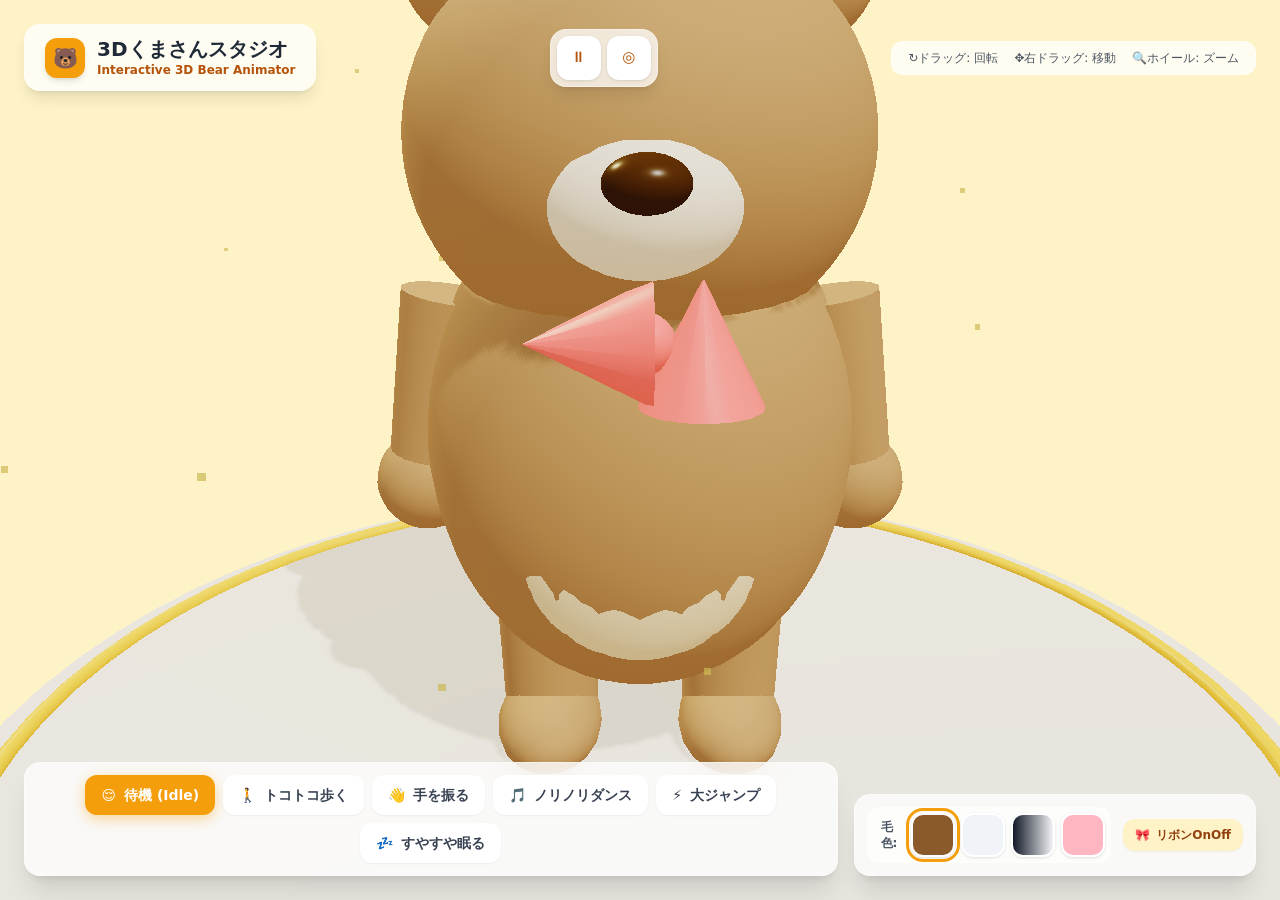
==== index.html @ 1d3ffeee "add 240-bear-studio" ====
<!DOCTYPE html>
<html lang="ja">
<head>
    <meta charset="UTF-8">
    <meta name="viewport" content="width=device-width,initial-scale=1,maximum-scale=1,user-scalable=no,viewport-fit=cover">
    <meta name="apple-mobile-web-app-capable" content="yes">
    <meta name="mobile-web-app-capable" content="yes">
    <meta name="apple-mobile-web-app-status-bar-style" content="black-translucent">
    <meta name="theme-color" content="#fef3c7">
    <meta name="description" content="3Dのくまを6つのモーションで動かし、毛色とリボンを着せ替えるブラウザ3Dスタジオ。">
    <title>3Dくまさんスタジオ</title>
    <link rel="stylesheet" href="style.css">
    <style>
        /* iOS: bodyは manipulation、3D操作面は none の2段構え */
        body { touch-action: manipulation; -webkit-tap-highlight-color: transparent; -webkit-user-select: none; user-select: none; }
        #canvas-container, #canvas-container canvas { touch-action: none; }
        .sys-btn {
            width: 44px; height: 44px; border-radius: 12px; background: #fff; color: #b45309;
            display: grid; place-items: center; font-size: 15px; box-shadow: 0 1px 3px rgba(0,0,0,.12);
            touch-action: manipulation; cursor: pointer; transition: background .15s, transform .1s;
        }
        .sys-btn:active { transform: translateY(2px); }
        .sys-btn[aria-pressed="true"] { background: #fef3c7; color: #92400e; }
        /* 毛色スウォッチは44pt未満だと親指で押せない */
        .swatch { width: 44px; min-width: 44px; height: 44px; flex: 0 0 44px; border-radius: 12px; border: 2px solid #fff; box-shadow: 0 1px 3px rgba(0,0,0,.12); touch-action: manipulation; }
        .swatch[aria-pressed="true"] { outline: 3px solid #f59e0b; outline-offset: 2px; }
        header, footer { padding-top: env(safe-area-inset-top); }
        footer { padding-bottom: env(safe-area-inset-bottom); }
        body {
            font-family: system-ui, -apple-system, 'Hiragino Sans', 'Noto Sans JP', sans-serif;
            overflow: hidden;
            user-select: none;
        }

        /* Glassmorphism Styling */
        .glass-panel {
            background: rgba(255, 255, 255, 0.75);
            backdrop-filter: blur(16px);
            -webkit-backdrop-filter: blur(16px);
            border: 1px solid rgba(255, 255, 255, 0.4);
        }

        .action-btn {
            transition: all 0.2s cubic-bezier(0.34, 1.56, 0.64, 1);
        }
        .action-btn:hover {
            transform: translateY(-2px) scale(1.03);
        }
        .action-btn:active {
            transform: translateY(1px) scale(0.97);
        }

        .action-btn.active {
            background-color: #f59e0b;
            color: white;
            box-shadow: 0 4px 14px 0 rgba(245, 158, 11, 0.4);
        }

        /* Custom Scrollbar */
        ::-webkit-scrollbar {
            width: 6px;
        }
        ::-webkit-scrollbar-track {
            background: rgba(0,0,0,0.05);
        }
        ::-webkit-scrollbar-thumb {
            background: rgba(0,0,0,0.2);
            border-radius: 3px;
        }
    </style>
</head>
<body class="bg-gradient-to-br from-amber-50 via-orange-50 to-amber-100 h-screen w-screen relative">

    <!-- Canvas Overlay Container -->
    <div id="canvas-container" class="absolute inset-0 z-0"></div>

    <!-- UI Overlay Layer -->
    <div class="absolute inset-0 z-10 pointer-events-none flex flex-col justify-between p-4 md:p-6">
        
        <!-- Header / Title -->
        <header class="pointer-events-auto flex justify-between items-center">
            <div class="glass-panel px-5 py-3 rounded-2xl shadow-lg flex items-center gap-3">
                <div class="w-10 h-10 rounded-xl bg-amber-500 text-white flex items-center justify-center text-xl font-bold shadow-md">
                    🐻
                </div>
                <div>
                    <h1 class="text-xl font-bold text-gray-800 leading-tight">3Dくまさんスタジオ</h1>
                    <p class="text-xs text-amber-700 font-semibold">Interactive 3D Bear Animator</p>
                </div>
            </div>

            <!-- System Controls -->
            <div class="glass-panel p-1.5 rounded-2xl shadow-lg flex items-center gap-1.5">
                <button type="button" id="btn-playpause" class="sys-btn" aria-label="アニメーション一時停止" aria-pressed="false">
                    <span class="ico" aria-hidden="true">⏸</span>
                </button>
                <button type="button" id="btn-recenter" class="sys-btn" aria-label="視点を戻す">
                    <span class="ico" aria-hidden="true">◎</span>
                </button>
            </div>

            <!-- View Controls Info -->
            <div class="hidden sm:flex glass-panel px-4 py-2 rounded-xl text-xs text-gray-600 gap-4 items-center">
                <span><span class="ico" aria-hidden="true">↻</span>ドラッグ: 回転</span>
                <span><span class="ico" aria-hidden="true">✥</span>右ドラッグ: 移動</span>
                <span><span class="ico" aria-hidden="true">🔍</span>ホイール: ズーム</span>
            </div>
        </header>

        <!-- Main Bottom Controls -->
        <footer class="pointer-events-auto flex flex-col md:flex-row gap-4 justify-between items-end">
            
            <!-- Animation Actions Panel -->
            <div class="glass-panel p-3 rounded-2xl shadow-xl w-full md:w-auto flex flex-wrap gap-2 justify-center items-center">
                <button onclick="setAnimation('idle')" id="btn-idle" class="action-btn active px-4 py-2.5 rounded-xl font-semibold text-sm flex items-center gap-2 bg-white text-gray-700 shadow-sm hover:bg-amber-50">
                    <span class="ico" aria-hidden="true">😌</span> 待機 (Idle)
                </button>
                <button onclick="setAnimation('walk')" id="btn-walk" class="action-btn px-4 py-2.5 rounded-xl font-semibold text-sm flex items-center gap-2 bg-white text-gray-700 shadow-sm hover:bg-amber-50">
                    <span class="ico" aria-hidden="true">🚶</span> トコトコ歩く
                </button>
                <button onclick="setAnimation('wave')" id="btn-wave" class="action-btn px-4 py-2.5 rounded-xl font-semibold text-sm flex items-center gap-2 bg-white text-gray-700 shadow-sm hover:bg-amber-50">
                    <span class="ico" aria-hidden="true">👋</span> 手を振る
                </button>
                <button onclick="setAnimation('dance')" id="btn-dance" class="action-btn px-4 py-2.5 rounded-xl font-semibold text-sm flex items-center gap-2 bg-white text-gray-700 shadow-sm hover:bg-amber-50">
                    <span class="ico" aria-hidden="true">🎵</span> ノリノリダンス
                </button>
                <button onclick="setAnimation('jump')" id="btn-jump" class="action-btn px-4 py-2.5 rounded-xl font-semibold text-sm flex items-center gap-2 bg-white text-gray-700 shadow-sm hover:bg-amber-50">
                    <span class="ico" aria-hidden="true">⚡</span> 大ジャンプ
                </button>
                <button onclick="setAnimation('sleep')" id="btn-sleep" class="action-btn px-4 py-2.5 rounded-xl font-semibold text-sm flex items-center gap-2 bg-white text-gray-700 shadow-sm hover:bg-amber-50">
                    <span class="ico" aria-hidden="true">💤</span> すやすや眠る
                </button>
            </div>

            <!-- Customizer & Options Panel -->
            <div class="glass-panel p-3 rounded-2xl shadow-xl w-full md:w-auto flex items-center justify-between md:justify-end gap-3">
                <!-- Preset Colors -->
                <div class="flex items-center gap-1.5 bg-white/60 p-1.5 rounded-xl">
                    <span class="text-xs font-bold text-gray-600 px-2 swatch-label">毛色:</span>
                    <button type="button" onclick="setBearPreset('brown')" id="sw-brown" class="swatch bg-[#8B5A2B]" title="ブラウン" aria-label="毛色 ブラウン" aria-pressed="false"></button>
                    <button type="button" onclick="setBearPreset('polar')" id="sw-polar" class="swatch bg-[#F0F4F8]" title="シロクマ" aria-label="毛色 シロクマ" aria-pressed="false"></button>
                    <button type="button" onclick="setBearPreset('panda')" id="sw-panda" class="swatch bg-gradient-to-r from-gray-900 to-gray-100" title="パンダ" aria-label="毛色 パンダ" aria-pressed="false"></button>
                    <button type="button" onclick="setBearPreset('pink')" id="sw-pink" class="swatch bg-[#FFB6C1]" title="ピンク" aria-label="毛色 ピンク" aria-pressed="false"></button>
                </div>

                <!-- Bow Tie Toggle -->
                <button id="toggle-bowtie" onclick="toggleBowtie()" class="px-3 py-2 bg-white text-gray-700 rounded-xl text-xs font-semibold shadow-sm flex items-center gap-1.5 hover:bg-amber-50 transition">
                    <span class="ico" aria-hidden="true">🎀</span> リボンOnOff
                </button>
            </div>
        </footer>
    </div>

    <script src="three.min.js"></script>
    <script src="OrbitControls.js"></script>
    <script>
        let scene, camera, renderer, controls;
        let bearGroup, headGroup, bodyGroup, armLeftGroup, armRightGroup, legLeftGroup, legRightGroup, earLeft, earRight, muzzle, tail;
        let bowTieGroup;
        // ---------- コントロールパネル：設定の保存（tg.<番号>.<key>） ----------
        const LS = { anim: 'tg.240.anim', preset: 'tg.240.preset', bowtie: 'tg.240.bowtie' };
        const lsGet = (k, d) => { try { const v = localStorage.getItem(k); return v === null ? d : v; } catch (e) { return d; } };
        const lsSet = (k, v) => { try { localStorage.setItem(k, String(v)); } catch (e) {} };
        let animPaused = false;
        let currentPreset = 'brown';
        let currentAnimation = 'idle';
        let animTime = 0;
        let isPandaMode = false;

        // Color Palettes
        const COLOR_PRESETS = {
            brown: { body: 0x8B5A2B, innerEar: 0xD2B48C, muzzle: 0xF5DEB3, belly: 0xE6C280, eye: 0x111111, nose: 0x221100, cheek: 0xFF9999 },
            polar: { body: 0xF0F4F8, innerEar: 0xE1E8ED, muzzle: 0xFFFFFF, belly: 0xE8F0F8, eye: 0x1A202C, nose: 0x2D3748, cheek: 0xFFB6C1 },
            panda: { body: 0xFFFFFF, arms: 0x1A1A1A, innerEar: 0x1A1A1A, muzzle: 0xFFFFFF, belly: 0xFFFFFF, eye: 0x111111, nose: 0x000000, cheek: 0xFF9999 },
            pink:  { body: 0xFFB6C1, innerEar: 0xFFC0CB, muzzle: 0xFFF0F5, belly: 0xFFE4E1, eye: 0x3D1E28, nose: 0x6B2D5C, cheek: 0xFF69B4 }
        };

        // Current Applied Materials
        let bearMaterials = {};

        function createBear() {
            bearGroup = new THREE.Group();

            // Root Material Definitions
            const defaultColors = COLOR_PRESETS.brown;
            bearMaterials.body = new THREE.MeshStandardMaterial({ color: defaultColors.body, roughness: 0.8, metalness: 0.1 });
            bearMaterials.belly = new THREE.MeshStandardMaterial({ color: defaultColors.belly, roughness: 0.9 });
            bearMaterials.muzzle = new THREE.MeshStandardMaterial({ color: defaultColors.muzzle, roughness: 0.8 });
            bearMaterials.innerEar = new THREE.MeshStandardMaterial({ color: defaultColors.innerEar, roughness: 0.9 });
            bearMaterials.eye = new THREE.MeshStandardMaterial({ color: defaultColors.eye, roughness: 0.2 });
            bearMaterials.nose = new THREE.MeshStandardMaterial({ color: defaultColors.nose, roughness: 0.3 });
            bearMaterials.cheek = new THREE.MeshStandardMaterial({ color: defaultColors.cheek, roughness: 1.0, transparent: true, opacity: 0.6 });
            bearMaterials.arm = bearMaterials.body; // Default body color for arms/legs
            bearMaterials.bowtie = new THREE.MeshStandardMaterial({ color: 0xef4444, roughness: 0.4 });

            // 1. Body & Torso
            bodyGroup = new THREE.Group();
            const bodyGeo = new THREE.SphereGeometry(1.2, 32, 32);
            bodyGeo.scale(1, 1.25, 0.95); // Slightly elongated belly
            const bodyMesh = new THREE.Mesh(bodyGeo, bearMaterials.body);
            bodyMesh.castShadow = true;
            bodyMesh.receiveShadow = true;
            bodyGroup.add(bodyMesh);

            // Belly Patch
            const bellyGeo = new THREE.SphereGeometry(0.85, 32, 32);
            bellyGeo.scale(0.9, 1.1, 0.4);
            const bellyMesh = new THREE.Mesh(bellyGeo, bearMaterials.belly);
            bellyMesh.position.set(0, -0.1, 0.75);
            bodyGroup.add(bellyMesh);

            // Tail
            const tailGeo = new THREE.SphereGeometry(0.3, 16, 16);
            tail = new THREE.Mesh(tailGeo, bearMaterials.body);
            tail.position.set(0, -0.8, -1.0);
            tail.castShadow = true;
            bodyGroup.add(tail);

            bodyGroup.position.y = 1.9;
            bearGroup.add(bodyGroup);

            // 2. Head Group
            headGroup = new THREE.Group();
            headGroup.position.set(0, 1.6, 0.1); // Relative to body

            const headGeo = new THREE.SphereGeometry(1.1, 32, 32);
            headGeo.scale(1.1, 1.0, 1.05);
            const headMesh = new THREE.Mesh(headGeo, bearMaterials.body);
            headMesh.castShadow = true;
            headGroup.add(headMesh);

            // Muzzle (Snout)
            const muzzleGeo = new THREE.SphereGeometry(0.45, 24, 24);
            muzzleGeo.scale(1.1, 0.85, 0.9);
            muzzle = new THREE.Mesh(muzzleGeo, bearMaterials.muzzle);
            muzzle.position.set(0, -0.2, 0.85);
            muzzle.castShadow = true;
            headGroup.add(muzzle);

            // Nose
            const noseGeo = new THREE.SphereGeometry(0.16, 16, 16);
            noseGeo.scale(1.2, 0.8, 1.0);
            const nose = new THREE.Mesh(noseGeo, bearMaterials.nose);
            nose.position.set(0, -0.12, 1.23);
            headGroup.add(nose);

            // Eyes & Highlights
            const eyeGeo = new THREE.SphereGeometry(0.12, 16, 16);
            const eyeHighlightGeo = new THREE.SphereGeometry(0.04, 8, 8);
            const highlightMat = new THREE.MeshBasicMaterial({ color: 0xffffff });

            // Left Eye
            const eyeLeft = new THREE.Mesh(eyeGeo, bearMaterials.eye);
            eyeLeft.position.set(-0.38, 0.12, 0.92);
            const hlLeft = new THREE.Mesh(eyeHighlightGeo, highlightMat);
            hlLeft.position.set(-0.35, 0.15, 1.02);
            headGroup.add(eyeLeft);
            headGroup.add(hlLeft);

            // Right Eye
            const eyeRight = new THREE.Mesh(eyeGeo, bearMaterials.eye);
            eyeRight.position.set(0.38, 0.12, 0.92);
            const hlRight = new THREE.Mesh(eyeHighlightGeo, highlightMat);
            hlRight.position.set(0.41, 0.15, 1.02);
            headGroup.add(eyeRight);
            headGroup.add(hlRight);

            // Cute Cheeks
            const cheekGeo = new THREE.SphereGeometry(0.18, 16, 16);
            cheekGeo.scale(1, 0.5, 0.3);
            const cheekLeft = new THREE.Mesh(cheekGeo, bearMaterials.cheek);
            cheekLeft.position.set(-0.55, -0.15, 0.88);
            cheekLeft.rotation.z = -0.2;
            const cheekRight = new THREE.Mesh(cheekGeo, bearMaterials.cheek);
            cheekRight.position.set(0.55, -0.15, 0.88);
            cheekRight.rotation.z = 0.2;
            headGroup.add(cheekLeft);
            headGroup.add(cheekRight);

            // Ears
            const createEar = (isRight) => {
                const earG = new THREE.Group();
                const outerGeo = new THREE.SphereGeometry(0.38, 24, 24);
                outerGeo.scale(1, 1, 0.6);
                const outerMesh = new THREE.Mesh(outerGeo, bearMaterials.body);
                outerMesh.castShadow = true;
                earG.add(outerMesh);

                const innerGeo = new THREE.SphereGeometry(0.24, 20, 20);
                innerGeo.scale(1, 1, 0.5);
                const innerMesh = new THREE.Mesh(innerGeo, bearMaterials.innerEar);
                innerMesh.position.z = 0.08;
                earG.add(innerMesh);

                const sign = isRight ? 1 : -1;
                earG.position.set(sign * 0.8, 0.85, 0.1);
                earG.rotation.z = sign * -0.3;
                earG.rotation.y = sign * 0.2;
                return earG;
            };

            earLeft = createEar(false);
            earRight = createEar(true);
            headGroup.add(earLeft);
            headGroup.add(earRight);

            // Accessories: Bow Tie
            bowTieGroup = new THREE.Group();
            const centerKnot = new THREE.Mesh(new THREE.SphereGeometry(0.12, 12, 12), bearMaterials.bowtie);
            const wingGeo = new THREE.ConeGeometry(0.25, 0.5, 16);
            wingGeo.rotateZ(Math.PI / 2);
            const leftWing = new THREE.Mesh(wingGeo, bearMaterials.bowtie);
            leftWing.position.x = -0.22;
            const rightWing = new THREE.Mesh(wingGeo, bearMaterials.bowtie);
            rightWing.rotation.z = -Math.PI / 2;
            rightWing.position.x = 0.22;

            bowTieGroup.add(centerKnot);
            bowTieGroup.add(leftWing);
            bowTieGroup.add(rightWing);
            bowTieGroup.position.set(0, -0.85, 0.95);
            bowTieGroup.scale.set(1.2, 1.2, 1.2);
            headGroup.add(bowTieGroup);

            bodyGroup.add(headGroup);

            // 3. Arms Rigging (Pivot at Shoulder)
            const createArm = (isRight) => {
                const armG = new THREE.Group();
                // Shoulder Pivot Offset
                const armMeshGroup = new THREE.Group();

                const armGeo = new THREE.CylinderGeometry(0.28, 0.22, 1.2, 24);
                armGeo.translate(0, -0.5, 0); // Center pivot at top of limb
                const armMesh = new THREE.Mesh(armGeo, bearMaterials.arm);
                armMesh.castShadow = true;
                armMeshGroup.add(armMesh);

                // Paw Hand Rounding
                const pawGeo = new THREE.SphereGeometry(0.29, 20, 20);
                const paw = new THREE.Mesh(pawGeo, bearMaterials.arm);
                paw.position.y = -1.0;
                paw.castShadow = true;
                armMeshGroup.add(paw);

                armG.add(armMeshGroup);
                const sign = isRight ? 1 : -1;
                armG.position.set(sign * 1.05, 0.7, 0);
                armG.rotation.z = sign * -0.2;
                return armG;
            };

            armLeftGroup = createArm(false);
            armRightGroup = createArm(true);
            bodyGroup.add(armLeftGroup);
            bodyGroup.add(armRightGroup);

            // 4. Legs Rigging (Pivot at Hip)
            const createLeg = (isRight) => {
                const legG = new THREE.Group();
                const legMeshGroup = new THREE.Group();

                const legGeo = new THREE.CylinderGeometry(0.32, 0.28, 1.1, 24);
                legGeo.translate(0, -0.45, 0);
                const legMesh = new THREE.Mesh(legGeo, bearMaterials.arm);
                legMesh.castShadow = true;
                legMeshGroup.add(legMesh);

                // Foot Paw
                const footGeo = new THREE.SphereGeometry(0.35, 20, 20);
                footGeo.scale(0.9, 0.75, 1.3);
                const footMesh = new THREE.Mesh(footGeo, bearMaterials.arm);
                footMesh.position.set(0, -0.9, 0.15);
                footMesh.castShadow = true;
                legMeshGroup.add(footMesh);

                // Foot Sole Pad (Cute Detail!)
                const padGeo = new THREE.SphereGeometry(0.18, 16, 16);
                padGeo.scale(1, 0.3, 1.2);
                const padMesh = new THREE.Mesh(padGeo, bearMaterials.innerEar);
                padMesh.position.set(0, -0.98, 0.2);
                padMesh.rotation.x = 0.2;
                legMeshGroup.add(padMesh);

                legG.add(legMeshGroup);
                const sign = isRight ? 1 : -1;
                legG.position.set(sign * 0.55, -0.9, 0);
                return legG;
            };

            legLeftGroup = createLeg(false);
            legRightGroup = createLeg(true);
            bodyGroup.add(legLeftGroup);
            bodyGroup.add(legRightGroup);

            scene.add(bearGroup);
        }

        function initScene() {
            const container = document.getElementById('canvas-container');

            // Scene setup
            scene = new THREE.Scene();
            scene.background = new THREE.Color(0xfef3c7);
            scene.fog = new THREE.FogExp2(0xfef3c7, 0.035);

            // Camera setup
            camera = new THREE.PerspectiveCamera(45, window.innerWidth / window.innerHeight, 0.1, 100);
            camera.position.set(0, 3.5, 8.5);

            // Renderer setup
            renderer = new THREE.WebGLRenderer({ antialias: false, alpha: true, powerPreference: 'high-performance' });
            renderer.setSize(window.innerWidth, window.innerHeight);
            renderer.setPixelRatio(Math.min(window.devicePixelRatio, 1.5)); // 影＋トーンマッピングの塗り面積が支配的なので解像度で抑える
            renderer.shadowMap.enabled = true;
            renderer.shadowMap.type = THREE.PCFShadowMap;
            renderer.toneMapping = THREE.ACESFilmicToneMapping;
            renderer.toneMappingExposure = 1.1;
            container.appendChild(renderer.domElement);

            // Controls
            controls = new THREE.OrbitControls(camera, renderer.domElement);
            controls.enableDamping = true;
            controls.dampingFactor = 0.05;
            controls.maxPolarAngle = Math.PI / 2 + 0.05; // Don't go below ground
            controls.minDistance = 3;
            controls.maxDistance = 15;
            controls.target.set(0, 1.8, 0);

            // Lighting
            const ambientLight = new THREE.AmbientLight(0xfff5ea, 0.7);
            scene.add(ambientLight);

            const hemiLight = new THREE.HemisphereLight(0xffffff, 0xd97706, 0.4);
            hemiLight.position.set(0, 20, 0);
            scene.add(hemiLight);

            const dirLight = new THREE.DirectionalLight(0xffffff, 0.9);
            dirLight.position.set(5, 12, 7);
            dirLight.castShadow = true;
            dirLight.shadow.mapSize.width = 512;
            dirLight.shadow.mapSize.height = 512;
            dirLight.shadow.camera.near = 0.5;
            dirLight.shadow.camera.far = 25;
            dirLight.shadow.camera.left = -5;
            dirLight.shadow.camera.right = 5;
            dirLight.shadow.camera.top = 5;
            dirLight.shadow.camera.bottom = -5;
            dirLight.shadow.bias = -0.0005;
            scene.add(dirLight);

            // Warm Backlight
            const backLight = new THREE.DirectionalLight(0xfde68a, 0.5);
            backLight.position.set(-5, 6, -6);
            scene.add(backLight);

            // Environment Stage / Podium
            const floorGeo = new THREE.CylinderGeometry(4, 4.3, 0.4, 64);
            const floorMat = new THREE.MeshStandardMaterial({ color: 0xffedd5, roughness: 0.6 });
            const floor = new THREE.Mesh(floorGeo, floorMat);
            floor.position.y = -0.2;
            floor.receiveShadow = true;
            scene.add(floor);

            // Cute Ground Decorative Ring
            const ringGeo = new THREE.TorusGeometry(3.8, 0.05, 16, 64);
            const ringMat = new THREE.MeshStandardMaterial({ color: 0xf59e0b, roughness: 0.3 });
            const ring = new THREE.Mesh(ringGeo, ringMat);
            ring.rotation.x = Math.PI / 2;
            ring.position.y = 0.01;
            scene.add(ring);

            // Floating Decorative Particles
            const particlesGeo = new THREE.BufferGeometry();
            const particleCount = 40;
            const posArray = new Float32Array(particleCount * 3);
            for(let i=0; i<particleCount*3; i+=3) {
                posArray[i] = (Math.random() - 0.5) * 12;
                posArray[i+1] = Math.random() * 6 + 0.5;
                posArray[i+2] = (Math.random() - 0.5) * 12;
            }
            particlesGeo.setAttribute('position', new THREE.BufferAttribute(posArray, 3));
            const particleMat = new THREE.PointsMaterial({
                size: 0.08,
                color: 0xfbbf24,
                transparent: true,
                opacity: 0.7
            });
            const particles = new THREE.Points(particlesGeo, particleMat);
            scene.add(particles);

            // Build Bear
            createBear();

            // Window Resize Listener
            window.addEventListener('resize', onWindowResize);
            fitFraming(true);
            controls.addEventListener('start', () => { framingLocked = true; });
        }

        function onWindowResize() {
            camera.aspect = window.innerWidth / window.innerHeight;
            camera.updateProjectionMatrix();
            renderer.setSize(window.innerWidth, window.innerHeight);
            fitFraming();
        }

        // iPhone縦持ちは横視野が極端に狭くなる。全身が入る距離まで自動で引く。
        // ユーザーがピンチで寄せた場合は邪魔しない（初期表示と視点リセットのときだけ効かせる）
        const BEAR_HALF_WIDTH = 2.6, BEAR_HEIGHT = 4.4;
        function framingDistance() {
            const vFov = THREE.MathUtils.degToRad(camera.fov);
            const hFov = 2 * Math.atan(Math.tan(vFov / 2) * camera.aspect);
            const dV = (BEAR_HEIGHT / 2) / Math.tan(vFov / 2);
            const dH = (BEAR_HALF_WIDTH) / Math.tan(hFov / 2);
            return Math.min(15, Math.max(controls.minDistance, Math.max(dV, dH) * 1.18));
        }
        let framingLocked = false; // 一度でも自分で動かしたらリサイズで勝手に戻さない
        function fitFraming(force) {
            if (framingLocked && !force) return;
            const d = framingDistance();
            const dir = new THREE.Vector3(0, 0.34, 1).normalize();
            camera.position.copy(controls.target).add(dir.multiplyScalar(d));
            controls.update();
        }

        function animateBear(deltaTime) {
            animTime += deltaTime;

            // Default Reset Poses (Smooth Interp Basis)
            let targetBodyY = 1.9;
            let targetBodyRotX = 0, targetBodyRotY = 0, targetBodyRotZ = 0;
            let targetHeadRotX = 0, targetHeadRotY = 0, targetHeadRotZ = 0;
            let targetArmL_X = 0, targetArmL_Z = -0.2;
            let targetArmR_X = 0, targetArmR_Z = 0.2;
            let targetLegL_X = 0, targetLegR_X = 0;
            let earWiggle = Math.sin(animTime * 3) * 0.05;

            // Mouse look-at subtle effect when idle
            if (currentAnimation === 'idle') {
                const bounce = Math.sin(animTime * 2) * 0.05;
                targetBodyY = 1.9 + bounce;
                
                targetHeadRotX = Math.sin(animTime * 1.2) * 0.08;
                targetHeadRotY = Math.cos(animTime * 0.8) * 0.12;

                targetArmL_Z = -0.2 + Math.sin(animTime * 2) * 0.05;
                targetArmR_Z = 0.2 - Math.sin(animTime * 2) * 0.05;
            } 
            else if (currentAnimation === 'walk') {
                const speed = 7;
                const walkCycle = Math.sin(animTime * speed);
                
                targetBodyY = 1.9 + Math.abs(Math.sin(animTime * speed * 2)) * 0.1;
                targetBodyRotZ = Math.sin(animTime * speed) * 0.05;
                targetHeadRotY = -Math.sin(animTime * speed) * 0.08;

                // Alternate Limbs
                targetLegL_X = walkCycle * 0.65;
                targetLegR_X = -walkCycle * 0.65;
                targetArmL_X = -walkCycle * 0.5;
                targetArmR_X = walkCycle * 0.5;
            } 
            else if (currentAnimation === 'wave') {
                targetBodyY = 1.9 + Math.sin(animTime * 3) * 0.03;
                targetHeadRotZ = -0.15;
                targetHeadRotY = -0.2;

                // Right Arm Waving
                targetArmR_Z = 2.4 + Math.sin(animTime * 10) * 0.35;
                targetArmR_X = 0.2;

                // Left Arm Idle
                targetArmL_Z = -0.2;
            } 
            else if (currentAnimation === 'dance') {
                const speed = 9;
                targetBodyY = 1.9 + Math.abs(Math.sin(animTime * speed)) * 0.25;
                targetBodyRotZ = Math.sin(animTime * (speed / 2)) * 0.25;
                targetHeadRotX = Math.cos(animTime * speed) * 0.15;

                targetArmL_Z = -1.2 + Math.sin(animTime * speed) * 0.5;
                targetArmR_Z = 1.2 + Math.cos(animTime * speed) * 0.5;
                targetArmL_X = Math.cos(animTime * speed) * 0.4;
                targetArmR_X = Math.sin(animTime * speed) * 0.4;

                targetLegL_X = Math.sin(animTime * speed) * 0.3;
                targetLegR_X = -Math.sin(animTime * speed) * 0.3;
            }
            else if (currentAnimation === 'jump') {
                const jumpCycle = Math.sin(animTime * 4);
                if (jumpCycle > 0) {
                    targetBodyY = 1.9 + jumpCycle * 1.2;
                    targetArmL_Z = -2.4;
                    targetArmR_Z = 2.4;
                    targetLegL_X = 0.4;
                    targetLegR_X = 0.4;
                } else {
                    targetBodyY = 1.9 + jumpCycle * 0.2; // Crouch before jump
                    targetArmL_Z = -0.2;
                    targetArmR_Z = 0.2;
                    targetLegL_X = -0.2;
                    targetLegR_X = -0.2;
                }
            }
            else if (currentAnimation === 'sleep') {
                targetBodyY = 1.1;
                targetBodyRotX = 0.4; // Sitting/Curled
                targetHeadRotX = 0.6;
                targetHeadRotZ = 0.2;

                targetArmL_X = 0.8;
                targetArmL_Z = -0.1;
                targetArmR_X = 0.8;
                targetArmR_Z = 0.1;

                targetLegL_X = -1.2;
                targetLegR_X = -1.2;

                // Breathing effect
                const breathe = Math.sin(animTime * 2) * 0.04;
                bodyGroup.scale.set(1 + breathe, 1 + breathe, 1 + breathe);
            }

            if (currentAnimation !== 'sleep') {
                bodyGroup.scale.set(1, 1, 1);
            }

            // Smooth Interpolation (Lerp) towards target positions/rotations
            const lerpFactor = 0.15;

            bodyGroup.position.y += (targetBodyY - bodyGroup.position.y) * lerpFactor;
            bodyGroup.rotation.x += (targetBodyRotX - bodyGroup.rotation.x) * lerpFactor;
            bodyGroup.rotation.y += (targetBodyRotY - bodyGroup.rotation.y) * lerpFactor;
            bodyGroup.rotation.z += (targetBodyRotZ - bodyGroup.rotation.z) * lerpFactor;

            headGroup.rotation.x += (targetHeadRotX - headGroup.rotation.x) * lerpFactor;
            headGroup.rotation.y += (targetHeadRotY - headGroup.rotation.y) * lerpFactor;
            headGroup.rotation.z += (targetHeadRotZ - headGroup.rotation.z) * lerpFactor;

            armLeftGroup.rotation.x += (targetArmL_X - armLeftGroup.rotation.x) * lerpFactor;
            armLeftGroup.rotation.z += (targetArmL_Z - armLeftGroup.rotation.z) * lerpFactor;

            armRightGroup.rotation.x += (targetArmR_X - armRightGroup.rotation.x) * lerpFactor;
            armRightGroup.rotation.z += (targetArmR_Z - armRightGroup.rotation.z) * lerpFactor;

            legLeftGroup.rotation.x += (targetLegL_X - legLeftGroup.rotation.x) * lerpFactor;
            legRightGroup.rotation.x += (targetLegR_X - legRightGroup.rotation.x) * lerpFactor;

            // Ear Wiggle
            earLeft.rotation.z = -0.3 + earWiggle;
            earRight.rotation.z = 0.3 - earWiggle;
        }

        function setAnimation(animName) {
            currentAnimation = animName;
            lsSet(LS.anim, animName);
            if (animPaused) setPaused(false); // モーションを選んだら自動で再生に戻す

            // Update UI Active states
            const buttons = ['idle', 'walk', 'wave', 'dance', 'jump', 'sleep'];
            buttons.forEach(name => {
                const btn = document.getElementById(`btn-${name}`);
                if (btn) {
                    if (name === animName) {
                        btn.classList.add('active');
                    } else {
                        btn.classList.remove('active');
                    }
                }
            });
        }

        function setBearPreset(presetKey) {
            const colors = COLOR_PRESETS[presetKey];
            if (!colors) return;

            isPandaMode = (presetKey === 'panda');
            currentPreset = presetKey;
            lsSet(LS.preset, presetKey);
            ['brown', 'polar', 'panda', 'pink'].forEach((k) => {
                const sw = document.getElementById('sw-' + k);
                if (sw) sw.setAttribute('aria-pressed', k === presetKey ? 'true' : 'false');
            });

            // Animate transition of colors
            bearMaterials.body.color.setHex(colors.body);
            bearMaterials.innerEar.color.setHex(colors.innerEar);
            bearMaterials.muzzle.color.setHex(colors.muzzle);
            bearMaterials.belly.color.setHex(colors.belly);
            bearMaterials.eye.color.setHex(colors.eye);
            bearMaterials.nose.color.setHex(colors.nose);
            bearMaterials.cheek.color.setHex(colors.cheek);

            // Panda mode special limb color handling
            if (isPandaMode) {
                if (!bearMaterials.pandaLimb) {
                    bearMaterials.pandaLimb = new THREE.MeshStandardMaterial({ color: colors.arms, roughness: 0.8 });
                } else {
                    bearMaterials.pandaLimb.color.setHex(colors.arms);
                }

                // Apply black limbs to arms, ears, and eye patches
                armLeftGroup.traverse(child => { if(child.isMesh && child.material !== bearMaterials.innerEar) child.material = bearMaterials.pandaLimb; });
                armRightGroup.traverse(child => { if(child.isMesh && child.material !== bearMaterials.innerEar) child.material = bearMaterials.pandaLimb; });
                legLeftGroup.traverse(child => { if(child.isMesh && child.material !== bearMaterials.innerEar) child.material = bearMaterials.pandaLimb; });
                legRightGroup.traverse(child => { if(child.isMesh && child.material !== bearMaterials.innerEar) child.material = bearMaterials.pandaLimb; });
                earLeft.children[0].material = bearMaterials.pandaLimb;
                earRight.children[0].material = bearMaterials.pandaLimb;
            } else {
                // Revert to body material
                armLeftGroup.traverse(child => { if(child.isMesh && child.material !== bearMaterials.innerEar) child.material = bearMaterials.body; });
                armRightGroup.traverse(child => { if(child.isMesh && child.material !== bearMaterials.innerEar) child.material = bearMaterials.body; });
                legLeftGroup.traverse(child => { if(child.isMesh && child.material !== bearMaterials.innerEar) child.material = bearMaterials.body; });
                legRightGroup.traverse(child => { if(child.isMesh && child.material !== bearMaterials.innerEar) child.material = bearMaterials.body; });
                earLeft.children[0].material = bearMaterials.body;
                earRight.children[0].material = bearMaterials.body;
            }
        }

        function toggleBowtie() {
            if (bowTieGroup) {
                bowTieGroup.visible = !bowTieGroup.visible;
                lsSet(LS.bowtie, bowTieGroup.visible ? '1' : '0');
                document.getElementById('toggle-bowtie').setAttribute('aria-pressed', bowTieGroup.visible ? 'true' : 'false');
                const btn = document.getElementById('toggle-bowtie');
                if (bowTieGroup.visible) {
                    btn.classList.add('bg-amber-100', 'text-amber-800');
                } else {
                    btn.classList.remove('bg-amber-100', 'text-amber-800');
                }
            }
        }

        let clock = new THREE.Clock();

        function animate() {
            requestAnimationFrame(animate);

            // 一時停止中は経過時間を0にして、ポーズを崩さずその場で止める
            const deltaTime = animPaused ? 0 : clock.getDelta();

            // Update Bear Rig Animation
            animateBear(deltaTime);

            // Orbit Controls update
            controls.update();

            // Render Frame
            renderer.render(scene, camera);
        }

        // ---------- 一時停止 / 視点リセット ----------
        function setPaused(v) {
            animPaused = v;
            const btn = document.getElementById('btn-playpause');
            btn.setAttribute('aria-pressed', v ? 'true' : 'false');
            btn.setAttribute('aria-label', v ? 'アニメーション再生' : 'アニメーション一時停止');
            btn.innerHTML = v ? '<span class="ico" aria-hidden="true">▶</span>' : '<span class="ico" aria-hidden="true">⏸</span>';
            if (!v) clock.getDelta(); // 再開時に溜まった時間を捨てる（瞬間移動を防ぐ）
        }
        function recenter() {
            controls.target.set(0, 1.8, 0);
            framingLocked = false;
            fitFraming(true);
        }
        function restoreSettings() {
            const preset = lsGet(LS.preset, 'brown');
            if (COLOR_PRESETS[preset]) setBearPreset(preset);
            else document.getElementById('sw-brown').setAttribute('aria-pressed', 'true');

            const anim = lsGet(LS.anim, 'idle');
            if (['idle', 'walk', 'wave', 'dance', 'jump', 'sleep'].includes(anim)) setAnimation(anim);

            if (bowTieGroup) {
                const want = lsGet(LS.bowtie, bowTieGroup.visible ? '1' : '0') === '1';
                if (bowTieGroup.visible !== want) toggleBowtie();
                else {
                    // 表示は合っているがボタンの見た目と aria が初期値のままなので合わせる
                    const btn = document.getElementById('toggle-bowtie');
                    btn.setAttribute('aria-pressed', want ? 'true' : 'false');
                    btn.classList.toggle('bg-amber-100', want);
                    btn.classList.toggle('text-amber-800', want);
                }
            }
        }
        function bindControls() {
            document.getElementById('btn-playpause').addEventListener('click', () => setPaused(!animPaused));
            document.getElementById('btn-recenter').addEventListener('click', recenter);
            addEventListener('keydown', (e) => {
                if (e.code === 'KeyP' || e.code === 'Space') { e.preventDefault(); setPaused(!animPaused); }
                if (e.code === 'KeyR') { e.preventDefault(); recenter(); }
            });
            // タブを離れたら止める（iPhoneの電池と発熱対策）
            document.addEventListener('visibilitychange', () => { if (document.hidden) setPaused(true); });
        }

        // 全サブリソースを待つ window.onload ではなく DOM 構築時点で始める
        function boot() {
            initScene();
            bindControls();
            restoreSettings();
            animate();
        }
        if (document.readyState === 'loading') document.addEventListener('DOMContentLoaded', boot);
        else boot();
    </script>
</body>
</html>
---- style.css ----
/* 240-bear-studio ｜ Tailwind CDN の置き換え。
   使っているユーティリティだけを手書きで持つ。実行時コンパイルも外部取得もしない。 */

*, *::before, *::after { box-sizing: border-box; }
html, body { margin: 0; padding: 0; }

/* --- レイアウト --- */
.relative { position: relative; }
.absolute { position: absolute; }
.inset-0 { inset: 0; }
.z-0 { z-index: 0; }
.z-10 { z-index: 10; }
.hidden { display: none; }
.flex { display: flex; }
.flex-col { flex-direction: column; }
.flex-wrap { flex-wrap: wrap; }
.items-center { align-items: center; }
.items-end { align-items: flex-end; }
.justify-between { justify-content: space-between; }
.justify-center { justify-content: center; }
.w-full { width: 100%; }
.w-screen { width: 100vw; }
.h-screen { height: 100vh; height: 100dvh; }
.w-10 { width: 2.5rem; }
.h-10 { height: 2.5rem; }
.pointer-events-none { pointer-events: none; }
.pointer-events-auto { pointer-events: auto; }

/* --- 余白 --- */
.gap-1\.5 { gap: .375rem; }
.gap-2 { gap: .5rem; }
.gap-3 { gap: .75rem; }
.gap-4 { gap: 1rem; }
.p-1\.5 { padding: .375rem; }
.p-3 { padding: .75rem; }
.p-4 { padding: 1rem; }
.px-2 { padding-left: .5rem; padding-right: .5rem; }
.px-3 { padding-left: .75rem; padding-right: .75rem; }
.px-4 { padding-left: 1rem; padding-right: 1rem; }
.px-5 { padding-left: 1.25rem; padding-right: 1.25rem; }
.py-2 { padding-top: .5rem; padding-bottom: .5rem; }
.py-2\.5 { padding-top: .625rem; padding-bottom: .625rem; }
.py-3 { padding-top: .75rem; padding-bottom: .75rem; }
.mr-1 { margin-right: .25rem; }

/* --- 文字 --- */
.text-xs { font-size: .75rem; line-height: 1rem; }
.text-sm { font-size: .875rem; line-height: 1.25rem; }
.text-xl { font-size: 1.25rem; line-height: 1.75rem; }
.font-semibold { font-weight: 600; }
.font-bold { font-weight: 700; }
.leading-tight { line-height: 1.25; }
h1, p { margin: 0; }

/* --- 色 --- */
.text-white { color: #fff; }
.text-gray-600 { color: #4b5563; }
.text-gray-700 { color: #374151; }
.text-gray-800 { color: #1f2937; }
.text-amber-500 { color: #f59e0b; }
.text-amber-700 { color: #b45309; }
.text-amber-800 { color: #92400e; }
.text-red-500 { color: #ef4444; }
.bg-white { background-color: #fff; }
.bg-white\/60 { background-color: rgba(255,255,255,.6); }
.bg-amber-100 { background-color: #fef3c7; }
.bg-amber-500 { background-color: #f59e0b; }
.bg-\[\#8B5A2B\] { background-color: #8B5A2B; }
.bg-\[\#F0F4F8\] { background-color: #F0F4F8; }
.bg-\[\#FFB6C1\] { background-color: #FFB6C1; }
.bg-gradient-to-br.from-amber-50.via-orange-50.to-amber-100 {
  background-image: linear-gradient(to bottom right, #fffbeb, #fff7ed, #fef3c7);
}
.bg-gradient-to-r.from-gray-900.to-gray-100 {
  background-image: linear-gradient(to right, #111827, #f3f4f6);
}

/* --- 角丸・影 --- */
.rounded-xl { border-radius: .75rem; }
.rounded-2xl { border-radius: 1rem; }
.shadow-sm { box-shadow: 0 1px 2px rgba(0,0,0,.05); }
.shadow-md { box-shadow: 0 4px 6px -1px rgba(0,0,0,.1), 0 2px 4px -2px rgba(0,0,0,.1); }
.shadow-lg { box-shadow: 0 10px 15px -3px rgba(0,0,0,.1), 0 4px 6px -4px rgba(0,0,0,.1); }
.shadow-xl { box-shadow: 0 20px 25px -5px rgba(0,0,0,.1), 0 8px 10px -6px rgba(0,0,0,.1); }
.transition { transition: all .15s ease; }

/* --- ボタンの既定値（Tailwind の preflight 相当） --- */
button { font: inherit; color: inherit; border: 0; background: none; cursor: pointer; }
.hover\:bg-amber-50:hover { background-color: #fffbeb; }

/* アイコン（FontAwesome の置き換え。絵文字なので追加の読み込みが要らない） */
.ico { font-size: 1em; line-height: 1; font-style: normal; }

/* --- ブレイクポイント --- */
@media (min-width: 640px) {
  .sm\:flex { display: flex; }
}
@media (min-width: 768px) {
  .md\:flex-row { flex-direction: row; }
  .md\:justify-end { justify-content: flex-end; }
  .md\:p-6 { padding: 1.5rem; }
  .md\:w-auto { width: auto; }
}

/* --- 狭い画面向けの調整（iPhone縦持ちが主戦場） --- */
#toggle-bowtie { white-space: nowrap; }
header .glass-panel { min-width: 0; }
header h1 { white-space: nowrap; }
@media (max-width: 480px) {
  .md\:p-6, .p-4 { padding: .625rem; }
  header .px-5 { padding-left: .75rem; padding-right: .75rem; }
  header .py-3 { padding-top: .5rem; padding-bottom: .5rem; }
  header .w-10 { width: 2rem; }
  header .h-10 { height: 2rem; }
  header .text-xl { font-size: 1rem; line-height: 1.3; }
  header .text-xs { font-size: .625rem; }
  footer .action-btn { padding: .5rem .625rem; font-size: .8125rem; }
  footer .gap-2 { gap: .375rem; }
  /* 毛色4色＋リボンボタンが390px幅に収まらないので、ラベルを畳んで余白を詰める */
  .swatch-label { display: none; }
  footer .gap-1\.5 { gap: .25rem; }
  footer .gap-3 { gap: .5rem; }
  footer .p-1\.5 { padding: .25rem; }
  #toggle-bowtie { padding: .5rem .5rem; font-size: .6875rem; }
}
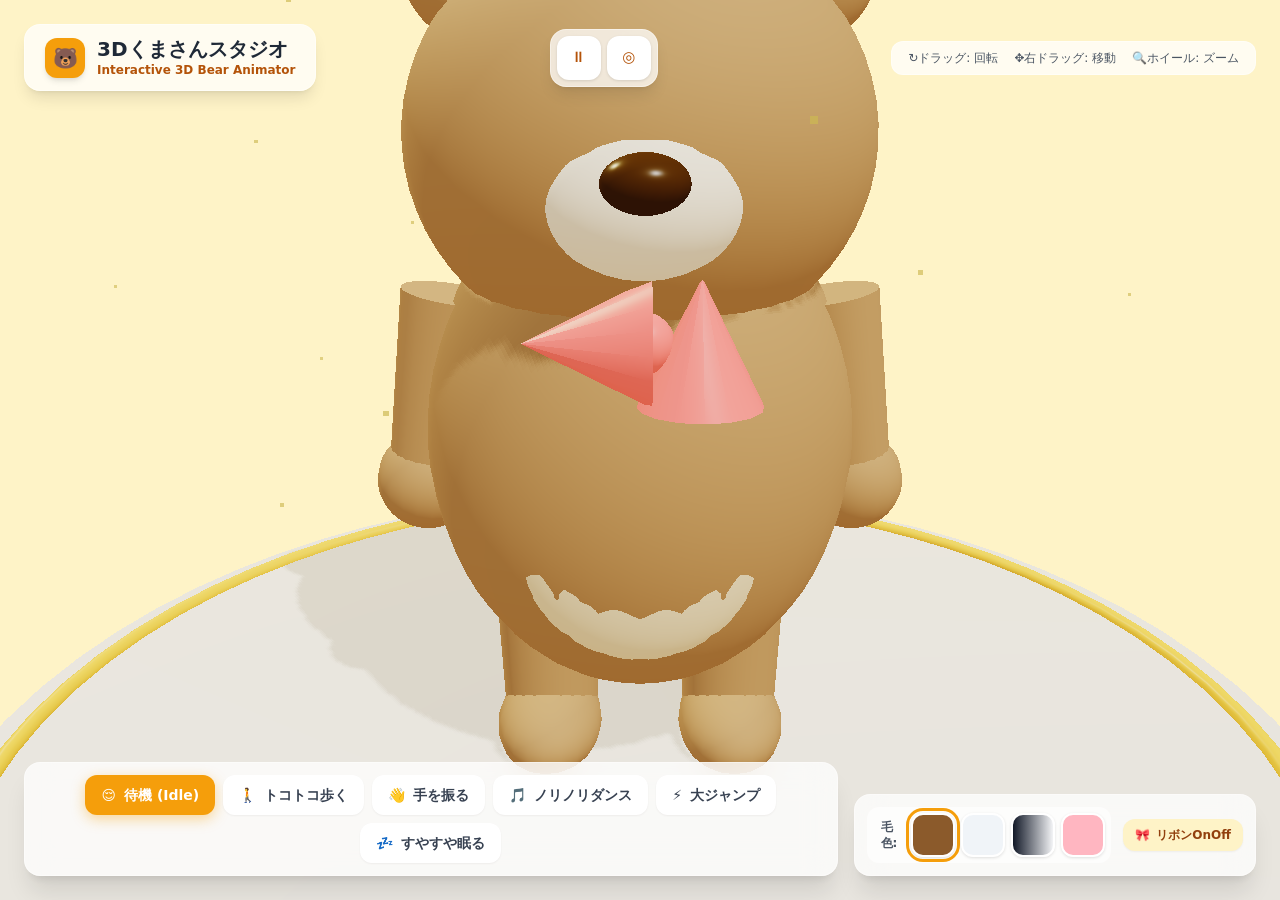
==== commit 9ff70e33: "add OGP tags" ====
--- a/index.html
+++ b/index.html
@@ -68,6 +68,11 @@
             border-radius: 3px;
         }
     </style>
+    <meta property="og:title" content="3Dくまさんスタジオ">
+    <meta property="og:description" content="スマホ・PCのブラウザで遊べる無料ゲームです。インストール不要！">
+    <meta property="og:url" content="https://titan11111.github.io/240-bear-studio/">
+    <meta property="og:type" content="website">
+    <meta name="twitter:card" content="summary">
 </head>
 <body class="bg-gradient-to-br from-amber-50 via-orange-50 to-amber-100 h-screen w-screen relative">
 
